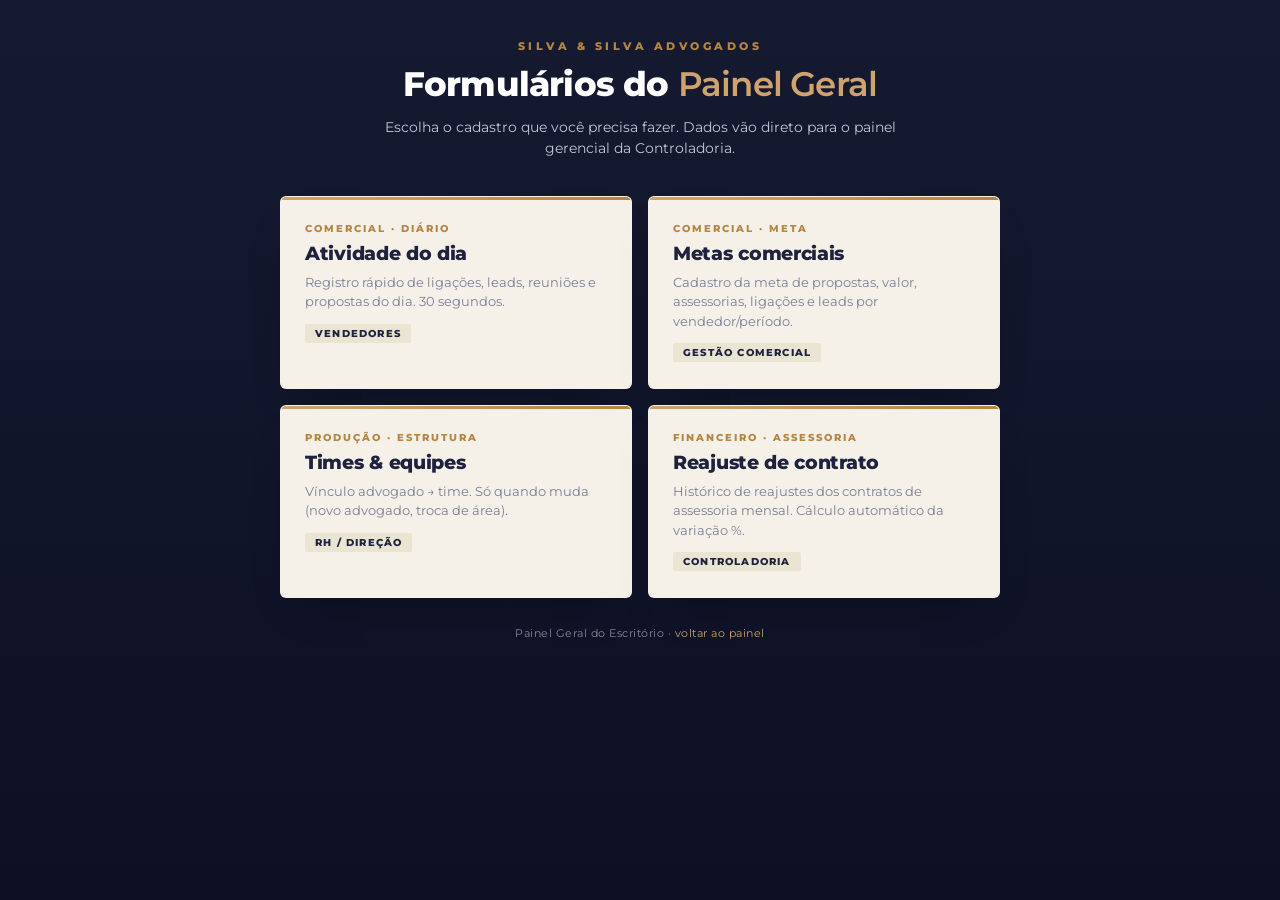
==== formularios/index.html @ 7fcd8eec "Formularios: 4 formularios web (metas/atividade/times/reajustes) + backend Apps Script + coletor CSV" ====
<!DOCTYPE html>
<html lang="pt-BR">
<head>
<meta charset="UTF-8">
<meta name="viewport" content="width=device-width,initial-scale=1">
<title>Formulários · Painel Geral · Silva & Silva</title>
<link rel="preconnect" href="https://fonts.googleapis.com">
<link rel="preconnect" href="https://fonts.gstatic.com" crossorigin>
<link href="https://fonts.googleapis.com/css2?family=Montserrat:wght@400;500;600;700;800&display=swap" rel="stylesheet">
<style>
:root{--navy:#1E223F;--navy-deep:#161A31;--gold:#B58642;--gold-soft:#CFA36E;--paper:#F5F1E8;--paper2:#EAE4D3;--line:#DDD5C0;--ink:#20233B;--muted:#7a7f96}
*{box-sizing:border-box;margin:0;padding:0;font-family:'Montserrat',system-ui,sans-serif}
body{background:linear-gradient(180deg,#161A31 0%,#0d1024 100%);color:var(--ink);min-height:100vh;padding:40px 16px}
.wrap{max-width:720px;margin:0 auto}
.hero{color:#fff;text-align:center;margin-bottom:36px}
.eyebrow{font-size:10.5px;font-weight:800;letter-spacing:3.5px;text-transform:uppercase;color:var(--gold);margin-bottom:14px}
h1{font-size:34px;font-weight:800;letter-spacing:-.8px;line-height:1.05}
h1 em{font-style:normal;color:var(--gold-soft);font-weight:600}
.hero p{margin-top:14px;font-size:13.5px;color:#c2c6d6;line-height:1.6;max-width:520px;margin-left:auto;margin-right:auto}
.grade{display:grid;grid-template-columns:1fr 1fr;gap:16px}
@media(max-width:600px){.grade{grid-template-columns:1fr}h1{font-size:26px}}
.tile{display:block;text-decoration:none;color:inherit;background:var(--paper);border-radius:6px;padding:26px 24px;transition:.25s;border:1px solid rgba(255,255,255,.05);box-shadow:0 20px 40px -20px rgba(0,0,0,.4);position:relative;overflow:hidden}
.tile:hover{transform:translateY(-4px);box-shadow:0 30px 50px -20px rgba(0,0,0,.55)}
.tile::before{content:"";position:absolute;top:0;left:0;right:0;height:3px;background:linear-gradient(90deg,var(--gold-soft),var(--gold))}
.tile .t-eyebrow{font-size:9.5px;font-weight:800;letter-spacing:2px;text-transform:uppercase;color:var(--gold);margin-bottom:8px}
.tile h3{font-size:19px;font-weight:800;color:var(--navy);letter-spacing:-.3px;margin-bottom:8px}
.tile p{font-size:12.5px;color:var(--muted);line-height:1.55}
.tile .t-tag{display:inline-block;margin-top:12px;font-size:9.5px;font-weight:800;letter-spacing:1.2px;text-transform:uppercase;padding:4px 10px;border-radius:2px;background:var(--paper2);color:var(--navy)}
footer{text-align:center;padding:28px 0 0;font-size:11px;color:rgba(255,255,255,.5);letter-spacing:.5px}
footer a{color:var(--gold-soft);text-decoration:none}
</style>
</head>
<body>
<div class="wrap">
  <header class="hero">
    <div class="eyebrow">Silva &amp; Silva Advogados</div>
    <h1>Formulários do <em>Painel Geral</em></h1>
    <p>Escolha o cadastro que você precisa fazer. Dados vão direto para o painel gerencial da Controladoria.</p>
  </header>

  <div class="grade">
    <a class="tile" href="atividade/">
      <div class="t-eyebrow">Comercial · Diário</div>
      <h3>Atividade do dia</h3>
      <p>Registro rápido de ligações, leads, reuniões e propostas do dia. 30 segundos.</p>
      <span class="t-tag">Vendedores</span>
    </a>
    <a class="tile" href="metas/">
      <div class="t-eyebrow">Comercial · Meta</div>
      <h3>Metas comerciais</h3>
      <p>Cadastro da meta de propostas, valor, assessorias, ligações e leads por vendedor/período.</p>
      <span class="t-tag">Gestão comercial</span>
    </a>
    <a class="tile" href="times/">
      <div class="t-eyebrow">Produção · Estrutura</div>
      <h3>Times &amp; equipes</h3>
      <p>Vínculo advogado → time. Só quando muda (novo advogado, troca de área).</p>
      <span class="t-tag">RH / Direção</span>
    </a>
    <a class="tile" href="reajustes/">
      <div class="t-eyebrow">Financeiro · Assessoria</div>
      <h3>Reajuste de contrato</h3>
      <p>Histórico de reajustes dos contratos de assessoria mensal. Cálculo automático da variação %.</p>
      <span class="t-tag">Controladoria</span>
    </a>
  </div>

  <footer>
    Painel Geral do Escritório · <a href="../">voltar ao painel</a>
  </footer>
</div>
</body>
</html>
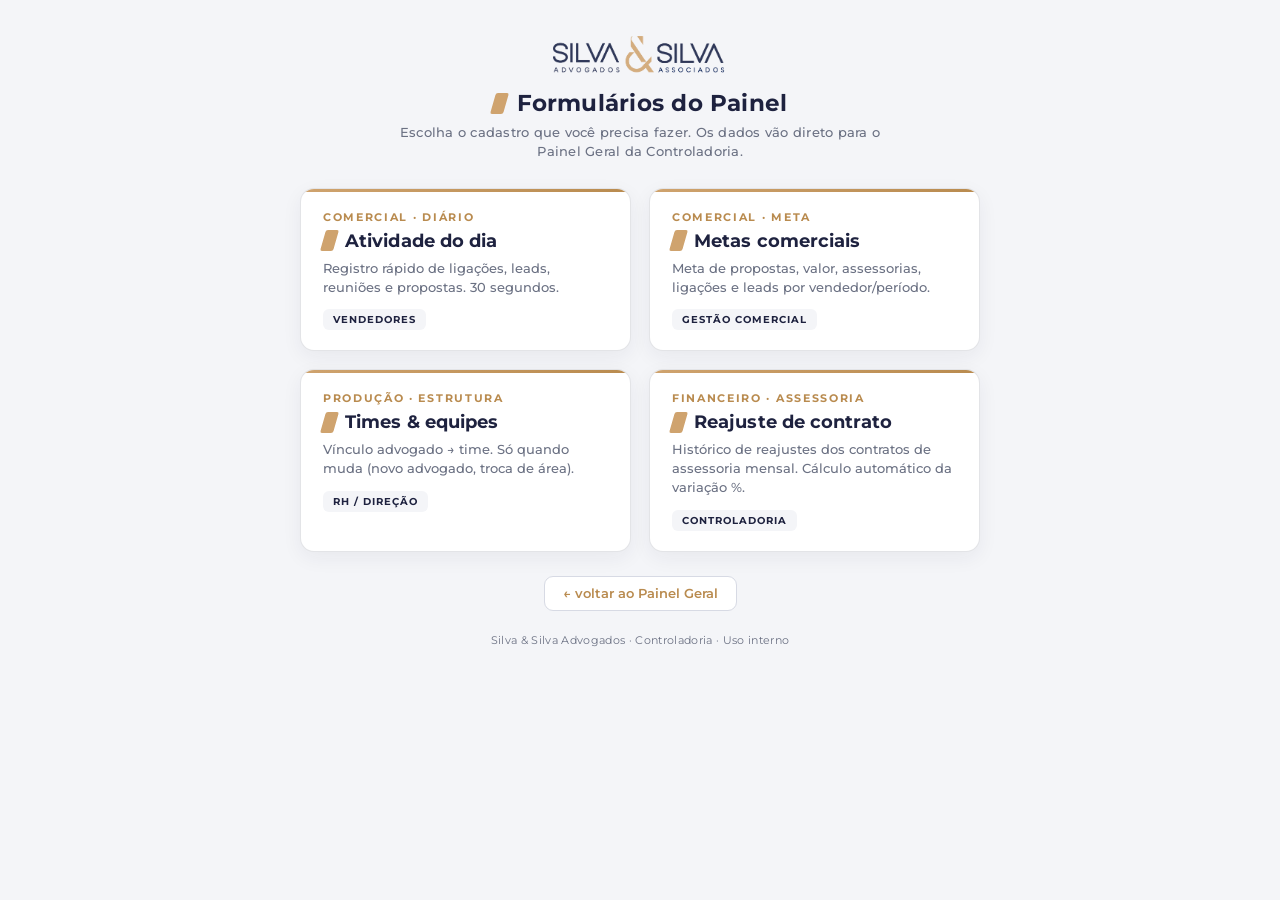
==== commit 5e5ba370: "Formularios: visual redesenhado no padrao Exitos (fundo claro, logo SS, tick dourado) - form.css: CS" ====
--- a/formularios/index.html
+++ b/formularios/index.html
@@ -2,72 +2,77 @@
 <html lang="pt-BR">
 <head>
 <meta charset="UTF-8">
-<meta name="viewport" content="width=device-width,initial-scale=1">
-<title>Formulários · Painel Geral · Silva & Silva</title>
+<meta name="viewport" content="width=device-width, initial-scale=1.0">
+<title>Formulários — Silva &amp; Silva</title>
 <link rel="preconnect" href="https://fonts.googleapis.com">
 <link rel="preconnect" href="https://fonts.gstatic.com" crossorigin>
-<link href="https://fonts.googleapis.com/css2?family=Montserrat:wght@400;500;600;700;800&display=swap" rel="stylesheet">
+<link href="https://fonts.googleapis.com/css2?family=Montserrat:wght@300;400;500;600;700;800&display=swap" rel="stylesheet">
+<link rel="stylesheet" href="form.css">
 <style>
-:root{--navy:#1E223F;--navy-deep:#161A31;--gold:#B58642;--gold-soft:#CFA36E;--paper:#F5F1E8;--paper2:#EAE4D3;--line:#DDD5C0;--ink:#20233B;--muted:#7a7f96}
-*{box-sizing:border-box;margin:0;padding:0;font-family:'Montserrat',system-ui,sans-serif}
-body{background:linear-gradient(180deg,#161A31 0%,#0d1024 100%);color:var(--ink);min-height:100vh;padding:40px 16px}
-.wrap{max-width:720px;margin:0 auto}
-.hero{color:#fff;text-align:center;margin-bottom:36px}
-.eyebrow{font-size:10.5px;font-weight:800;letter-spacing:3.5px;text-transform:uppercase;color:var(--gold);margin-bottom:14px}
-h1{font-size:34px;font-weight:800;letter-spacing:-.8px;line-height:1.05}
-h1 em{font-style:normal;color:var(--gold-soft);font-weight:600}
-.hero p{margin-top:14px;font-size:13.5px;color:#c2c6d6;line-height:1.6;max-width:520px;margin-left:auto;margin-right:auto}
-.grade{display:grid;grid-template-columns:1fr 1fr;gap:16px}
-@media(max-width:600px){.grade{grid-template-columns:1fr}h1{font-size:26px}}
-.tile{display:block;text-decoration:none;color:inherit;background:var(--paper);border-radius:6px;padding:26px 24px;transition:.25s;border:1px solid rgba(255,255,255,.05);box-shadow:0 20px 40px -20px rgba(0,0,0,.4);position:relative;overflow:hidden}
-.tile:hover{transform:translateY(-4px);box-shadow:0 30px 50px -20px rgba(0,0,0,.55)}
-.tile::before{content:"";position:absolute;top:0;left:0;right:0;height:3px;background:linear-gradient(90deg,var(--gold-soft),var(--gold))}
-.tile .t-eyebrow{font-size:9.5px;font-weight:800;letter-spacing:2px;text-transform:uppercase;color:var(--gold);margin-bottom:8px}
-.tile h3{font-size:19px;font-weight:800;color:var(--navy);letter-spacing:-.3px;margin-bottom:8px}
-.tile p{font-size:12.5px;color:var(--muted);line-height:1.55}
-.tile .t-tag{display:inline-block;margin-top:12px;font-size:9.5px;font-weight:800;letter-spacing:1.2px;text-transform:uppercase;padding:4px 10px;border-radius:2px;background:var(--paper2);color:var(--navy)}
-footer{text-align:center;padding:28px 0 0;font-size:11px;color:rgba(255,255,255,.5);letter-spacing:.5px}
-footer a{color:var(--gold-soft);text-decoration:none}
+.grade{display:grid;grid-template-columns:1fr 1fr;gap:18px;margin-top:6px}
+.tile{
+  display:block;text-decoration:none;color:inherit;background:var(--card-bg);
+  border:1px solid var(--line);border-radius:14px;padding:22px 22px 20px;
+  box-shadow:0 6px 20px rgba(30,34,63,.06);transition:transform .15s, box-shadow .2s, border-color .2s;
+  position:relative;overflow:hidden;
+}
+.tile:hover{transform:translateY(-3px);box-shadow:0 14px 32px rgba(30,34,63,.14);border-color:var(--gold)}
+.tile::before{content:"";position:absolute;top:0;left:0;right:0;height:3px;background:linear-gradient(90deg,var(--gold),var(--gold-soft))}
+.tile .t-eyebrow{font-size:10.5px;font-weight:700;letter-spacing:.16em;text-transform:uppercase;color:var(--gold-soft);margin-bottom:6px}
+.tile h3{font-size:18px;font-weight:700;color:var(--navy);letter-spacing:.005em;margin-bottom:8px;display:flex;align-items:center;gap:9px}
+.tile p{font-size:12.5px;color:var(--txt-dim);line-height:1.5;font-weight:500}
+.tile .t-tag{display:inline-block;margin-top:12px;font-size:10px;font-weight:700;letter-spacing:.1em;text-transform:uppercase;padding:4px 10px;border-radius:6px;background:#f4f5f8;color:var(--navy)}
+.painel-link{
+  display:inline-flex;align-items:center;gap:7px;
+  margin-top:24px;font-size:12.5px;font-weight:600;color:var(--gold-soft);text-decoration:none;
+  border:1px solid var(--field-border);padding:9px 18px;border-radius:9px;background:#fff;
+  transition:background .15s,color .15s,border-color .15s;
+}
+.painel-link:hover{background:var(--navy);color:#fff;border-color:var(--navy)}
+.footer-hub{text-align:center;margin-top:22px;font-size:11px;color:var(--txt-dim);letter-spacing:.03em}
+@media (max-width:560px){.grade{grid-template-columns:1fr}}
 </style>
 </head>
 <body>
 <div class="wrap">
-  <header class="hero">
-    <div class="eyebrow">Silva &amp; Silva Advogados</div>
-    <h1>Formulários do <em>Painel Geral</em></h1>
-    <p>Escolha o cadastro que você precisa fazer. Dados vão direto para o painel gerencial da Controladoria.</p>
+  <header class="top">
+    <img class="logo" src="logo.png" alt="Silva &amp; Silva Advogados Associados">
+    <h1><span class="tick"></span>Formulários do Painel</h1>
+    <div class="sub">Escolha o cadastro que você precisa fazer. Os dados vão direto para o Painel Geral da Controladoria.</div>
   </header>
 
   <div class="grade">
     <a class="tile" href="atividade/">
       <div class="t-eyebrow">Comercial · Diário</div>
-      <h3>Atividade do dia</h3>
-      <p>Registro rápido de ligações, leads, reuniões e propostas do dia. 30 segundos.</p>
+      <h3><span class="tick"></span>Atividade do dia</h3>
+      <p>Registro rápido de ligações, leads, reuniões e propostas. 30 segundos.</p>
       <span class="t-tag">Vendedores</span>
     </a>
     <a class="tile" href="metas/">
       <div class="t-eyebrow">Comercial · Meta</div>
-      <h3>Metas comerciais</h3>
-      <p>Cadastro da meta de propostas, valor, assessorias, ligações e leads por vendedor/período.</p>
+      <h3><span class="tick"></span>Metas comerciais</h3>
+      <p>Meta de propostas, valor, assessorias, ligações e leads por vendedor/período.</p>
       <span class="t-tag">Gestão comercial</span>
     </a>
     <a class="tile" href="times/">
       <div class="t-eyebrow">Produção · Estrutura</div>
-      <h3>Times &amp; equipes</h3>
+      <h3><span class="tick"></span>Times &amp; equipes</h3>
       <p>Vínculo advogado → time. Só quando muda (novo advogado, troca de área).</p>
       <span class="t-tag">RH / Direção</span>
     </a>
     <a class="tile" href="reajustes/">
       <div class="t-eyebrow">Financeiro · Assessoria</div>
-      <h3>Reajuste de contrato</h3>
+      <h3><span class="tick"></span>Reajuste de contrato</h3>
       <p>Histórico de reajustes dos contratos de assessoria mensal. Cálculo automático da variação %.</p>
       <span class="t-tag">Controladoria</span>
     </a>
   </div>
 
-  <footer>
-    Painel Geral do Escritório · <a href="../">voltar ao painel</a>
-  </footer>
+  <div style="text-align:center">
+    <a class="painel-link" href="../">← voltar ao Painel Geral</a>
+  </div>
+
+  <div class="footer-hub">Silva &amp; Silva Advogados · Controladoria · Uso interno</div>
 </div>
 </body>
 </html>
--- a/formularios/form.css
+++ b/formularios/form.css
@@ -0,0 +1,162 @@
+/* ============================================================
+   form.css — padrão visual dos formulários do Painel Geral
+   (mesmo padrão de https://controladoriass.github.io/exitos/)
+   ============================================================ */
+:root{
+  --navy:#1E223F;
+  --gold:#CFA36E;
+  --gold-soft:#b98b4f;
+  --txt:#1E223F;
+  --txt-dim:#6b7183;
+  --line:rgba(30,34,63,.12);
+  --ok:#2e8b62;
+  --err:#c0392b;
+  --field-bg:#ffffff;
+  --field-border:#d7dae4;
+  --card-bg:#ffffff;
+  --page-bg:#f4f5f8;
+}
+*{box-sizing:border-box;margin:0;padding:0}
+body{
+  font-family:'Montserrat',system-ui,Arial,sans-serif;
+  background:var(--page-bg);
+  color:var(--txt);
+  min-height:100vh;
+  padding:36px 16px 60px;
+  -webkit-font-smoothing:antialiased;
+}
+.wrap{max-width:680px;margin:0 auto}
+
+/* ---- Cabeçalho ---- */
+header.top{text-align:center;margin-bottom:26px;display:flex;flex-direction:column;align-items:center}
+header.top img.logo{display:block;height:38px;width:auto;max-width:100%;margin:0 auto;opacity:.92}
+header.top h1{
+  margin-top:16px;font-size:23px;font-weight:700;line-height:1.15;letter-spacing:.01em;color:var(--navy);
+  display:inline-flex;align-items:center;gap:11px;justify-content:center;
+}
+header.top .sub{
+  margin-top:8px;font-size:12.5px;color:var(--txt-dim);font-weight:500;letter-spacing:.02em;
+  max-width:500px;line-height:1.5;
+}
+.tick{display:inline-block;width:13px;height:21px;background:var(--gold);transform:skewX(-16deg);border-radius:2px}
+
+/* ---- Nav de volta ao hub ---- */
+.back-hub{
+  display:inline-flex;align-items:center;gap:6px;
+  font-size:11.5px;font-weight:600;color:var(--txt-dim);text-decoration:none;
+  letter-spacing:.03em;margin-bottom:18px;transition:color .15s;
+}
+.back-hub:hover{color:var(--gold-soft)}
+.back-hub::before{content:"←";font-size:14px}
+
+/* ---- Card ---- */
+.card{
+  background:var(--card-bg);border:1px solid var(--line);border-radius:16px;
+  padding:30px 30px 34px;box-shadow:0 10px 34px rgba(30,34,63,.08);
+}
+.sec-title{
+  display:flex;align-items:center;gap:12px;
+  font-size:12px;letter-spacing:.22em;text-transform:uppercase;
+  color:var(--gold-soft);font-weight:600;margin:6px 0 20px;
+}
+.sec-title:before{content:"";width:12px;height:20px;background:var(--gold);transform:skewX(-16deg);border-radius:2px;display:inline-block}
+.sec-title.mt{margin-top:30px}
+
+.grid{display:grid;grid-template-columns:1fr 1fr;gap:18px}
+.grid.grid-4{grid-template-columns:1fr 1fr 1fr 1fr;gap:14px}
+.field{display:flex;flex-direction:column;gap:7px}
+.field.full{grid-column:1 / -1}
+label{
+  font-size:12.5px;font-weight:600;letter-spacing:.03em;color:var(--txt);
+  display:flex;align-items:center;gap:6px;
+}
+label .opt{font-size:10.5px;font-weight:500;color:var(--txt-dim);text-transform:uppercase;letter-spacing:.08em}
+label .req{color:var(--gold);font-weight:700}
+.hint{font-size:11px;color:var(--txt-dim);font-weight:500;line-height:1.4;margin-top:-2px}
+
+input,select,textarea{
+  font-family:inherit;font-size:15px;color:var(--txt);
+  background:var(--field-bg);border:1px solid var(--field-border);border-radius:10px;
+  padding:12px 14px;width:100%;
+  transition:border-color .18s, background .18s, box-shadow .18s;
+}
+input::placeholder,textarea::placeholder{color:#a3a8b6}
+input:focus,select:focus,textarea:focus{
+  outline:none;border-color:var(--gold);background:#fffdf9;
+  box-shadow:0 0 0 3px rgba(207,163,110,.18);
+}
+select{
+  appearance:none;cursor:pointer;
+  background-image:url("data:image/svg+xml;utf8,<svg xmlns='http://www.w3.org/2000/svg' width='14' height='14' viewBox='0 0 24 24' fill='none' stroke='%23CFA36E' stroke-width='2.4'><path d='M6 9l6 6 6-6'/></svg>");
+  background-repeat:no-repeat;background-position:right 14px center;padding-right:40px;
+}
+select option{background:#ffffff;color:var(--txt)}
+textarea{resize:vertical;min-height:88px}
+
+/* campo valor com prefixo R$ */
+.money{position:relative}
+.money .cur{position:absolute;left:14px;top:50%;transform:translateY(-50%);color:var(--gold);font-weight:600;font-size:15px;pointer-events:none}
+.money input{padding-left:38px}
+
+/* caixa de cálculo (usada em reajustes) */
+.calc-box{
+  background:linear-gradient(160deg,var(--navy) 0%,#161A31 100%);color:#fff;
+  padding:18px 22px;border-radius:12px;margin-top:6px;
+  display:flex;align-items:center;justify-content:space-between;gap:14px;
+}
+.calc-box .cb-lbl{font-size:10.5px;font-weight:700;letter-spacing:.22em;text-transform:uppercase;color:var(--gold)}
+.calc-box .cb-val{font-size:26px;font-weight:800;font-variant-numeric:tabular-nums;letter-spacing:-.3px}
+.calc-box .cb-val.pos{color:#7fce9a}
+.calc-box .cb-val.neg{color:#e59993}
+.calc-box .cb-val.zero{color:#a9b0c6}
+
+/* ---- Botão ---- */
+.actions{margin-top:28px;display:flex;flex-direction:column;gap:12px;align-items:center;text-align:center}
+button.submit{
+  font-family:inherit;font-size:15px;font-weight:700;letter-spacing:.03em;
+  color:#ffffff;background:var(--navy);border:none;border-radius:10px;padding:14px 40px;cursor:pointer;
+  transition:transform .12s, box-shadow .18s, background .18s;
+  box-shadow:0 8px 22px rgba(30,34,63,.22);
+}
+button.submit:hover{background:#2a2f52;transform:translateY(-1px)}
+button.submit:active{transform:translateY(0)}
+button.submit:disabled{opacity:.6;cursor:not-allowed;transform:none}
+
+/* ---- Modal ---- */
+.modal-overlay{
+  position:fixed;inset:0;background:rgba(9,10,20,.55);
+  display:none;align-items:center;justify-content:center;padding:20px;z-index:50;
+  opacity:0;transition:opacity .18s;
+}
+.modal-overlay.show{display:flex;opacity:1}
+.modal-box{
+  background:#fff;border-radius:16px;padding:34px 30px 30px;
+  width:100%;max-width:360px;text-align:center;
+  box-shadow:0 24px 60px rgba(0,0,0,.28);
+  transform:translateY(8px) scale(.98);transition:transform .2s;
+}
+.modal-overlay.show .modal-box{transform:translateY(0) scale(1)}
+.modal-txt{font-size:16px;font-weight:600;color:var(--navy);line-height:1.4;margin-top:6px}
+.modal-loading{display:flex;flex-direction:column;align-items:center;gap:16px;padding:6px 0}
+.spinner{width:46px;height:46px;border-radius:50%;border:4px solid rgba(30,34,63,.12);border-top-color:var(--gold);animation:spin .8s linear infinite}
+@keyframes spin{to{transform:rotate(360deg)}}
+.modal-done{display:flex;flex-direction:column;align-items:center;gap:14px}
+.check-circle{margin-bottom:2px}
+.ck-c{stroke:var(--ok);stroke-width:3;stroke-dasharray:150;stroke-dashoffset:150;animation:dash .5s ease forwards}
+.ck-p{stroke:var(--ok);stroke-width:4;stroke-linecap:round;stroke-linejoin:round;stroke-dasharray:40;stroke-dashoffset:40;animation:dash .35s .4s ease forwards}
+@keyframes dash{to{stroke-dashoffset:0}}
+.modal-err{display:flex;flex-direction:column;align-items:center;gap:14px}
+.err-circle{width:52px;height:52px;border-radius:50%;background:var(--err);color:#fff;font-size:30px;font-weight:800;display:flex;align-items:center;justify-content:center}
+.modal-close{
+  margin-top:12px;font-family:inherit;font-size:14px;font-weight:700;letter-spacing:.03em;
+  color:#fff;background:var(--navy);border:none;border-radius:9px;padding:11px 34px;cursor:pointer;transition:background .18s,transform .1s;
+}
+.modal-close:hover{background:#2a2f52;transform:translateY(-1px)}
+.modal-close.alt{background:var(--err)}
+.modal-close.alt:hover{background:#a93226}
+
+@media (max-width:560px){
+  .grid,.grid.grid-4{grid-template-columns:1fr}
+  header.top h1{font-size:22px}
+  .card{padding:24px 20px 28px}
+}
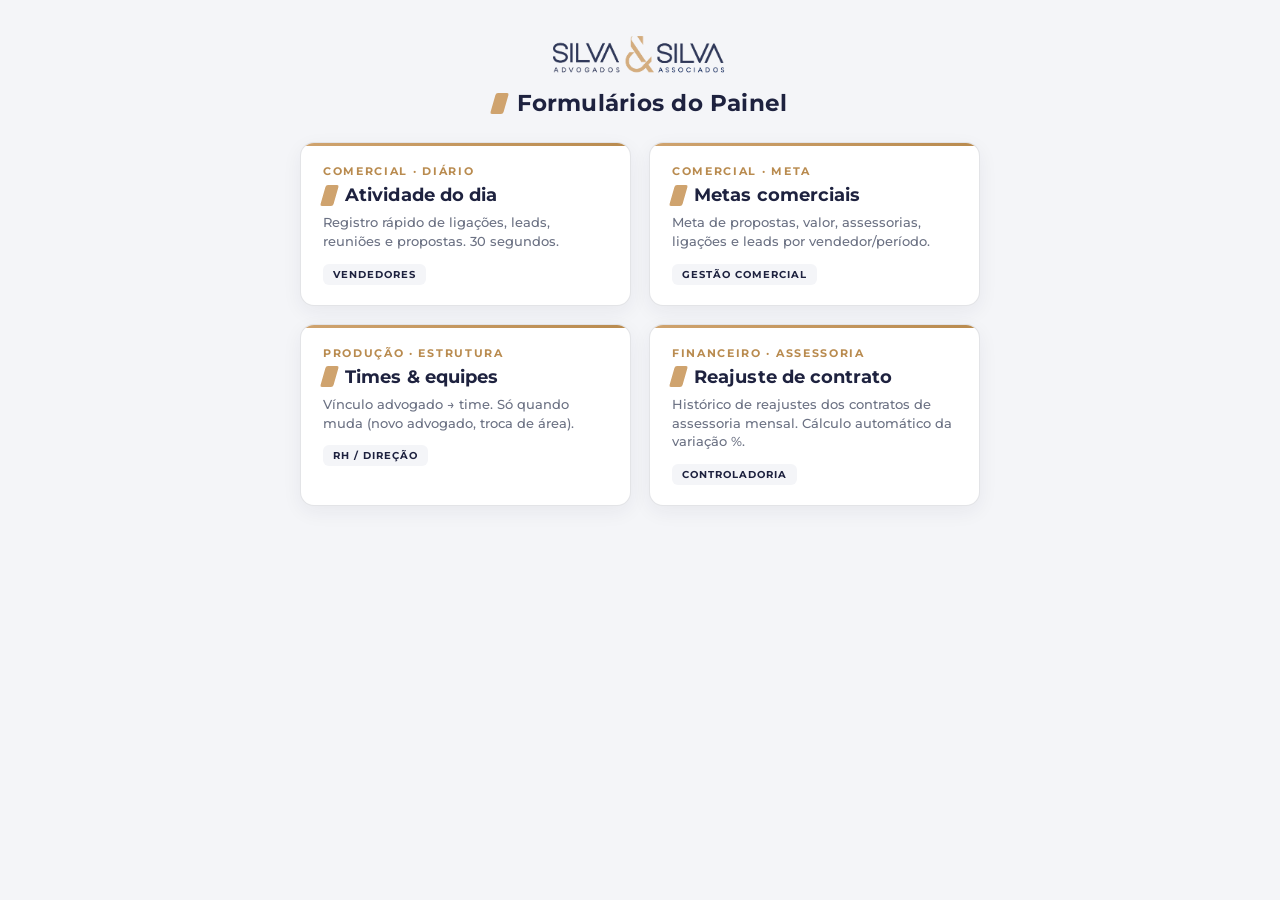
==== commit d8f07aad: "formularios/index: remover referências internas visíveis ao time externo - Removido subtítulo 'Escol" ====
--- a/formularios/index.html
+++ b/formularios/index.html
@@ -38,7 +38,6 @@
   <header class="top">
     <img class="logo" src="logo.png" alt="Silva &amp; Silva Advogados Associados">
     <h1><span class="tick"></span>Formulários do Painel</h1>
-    <div class="sub">Escolha o cadastro que você precisa fazer. Os dados vão direto para o Painel Geral da Controladoria.</div>
   </header>
 
   <div class="grade">
@@ -68,11 +67,6 @@
     </a>
   </div>
 
-  <div style="text-align:center">
-    <a class="painel-link" href="../">← voltar ao Painel Geral</a>
-  </div>
-
-  <div class="footer-hub">Silva &amp; Silva Advogados · Controladoria · Uso interno</div>
 </div>
 </body>
 </html>
--- a/formularios/form.css
+++ b/formularios/form.css
@@ -155,8 +155,21 @@
 .modal-close.alt{background:var(--err)}
 .modal-close.alt:hover{background:#a93226}
 
+.checks{
+  display:flex;flex-wrap:wrap;gap:8px 14px;
+  padding:10px 12px;border:1px solid #e2e6ef;border-radius:9px;background:#fafbfd;
+}
+.chk{
+  display:inline-flex;align-items:center;gap:6px;
+  font-size:13px;font-weight:500;color:var(--navy);cursor:pointer;
+  padding:4px 6px;border-radius:5px;transition:background .15s;
+}
+.chk:hover{background:#eef1f7}
+.chk input[type="checkbox"]{margin:0;accent-color:var(--gold);cursor:pointer}
+
 @media (max-width:560px){
   .grid,.grid.grid-4{grid-template-columns:1fr}
   header.top h1{font-size:22px}
   .card{padding:24px 20px 28px}
+  .checks{gap:6px 10px}
 }
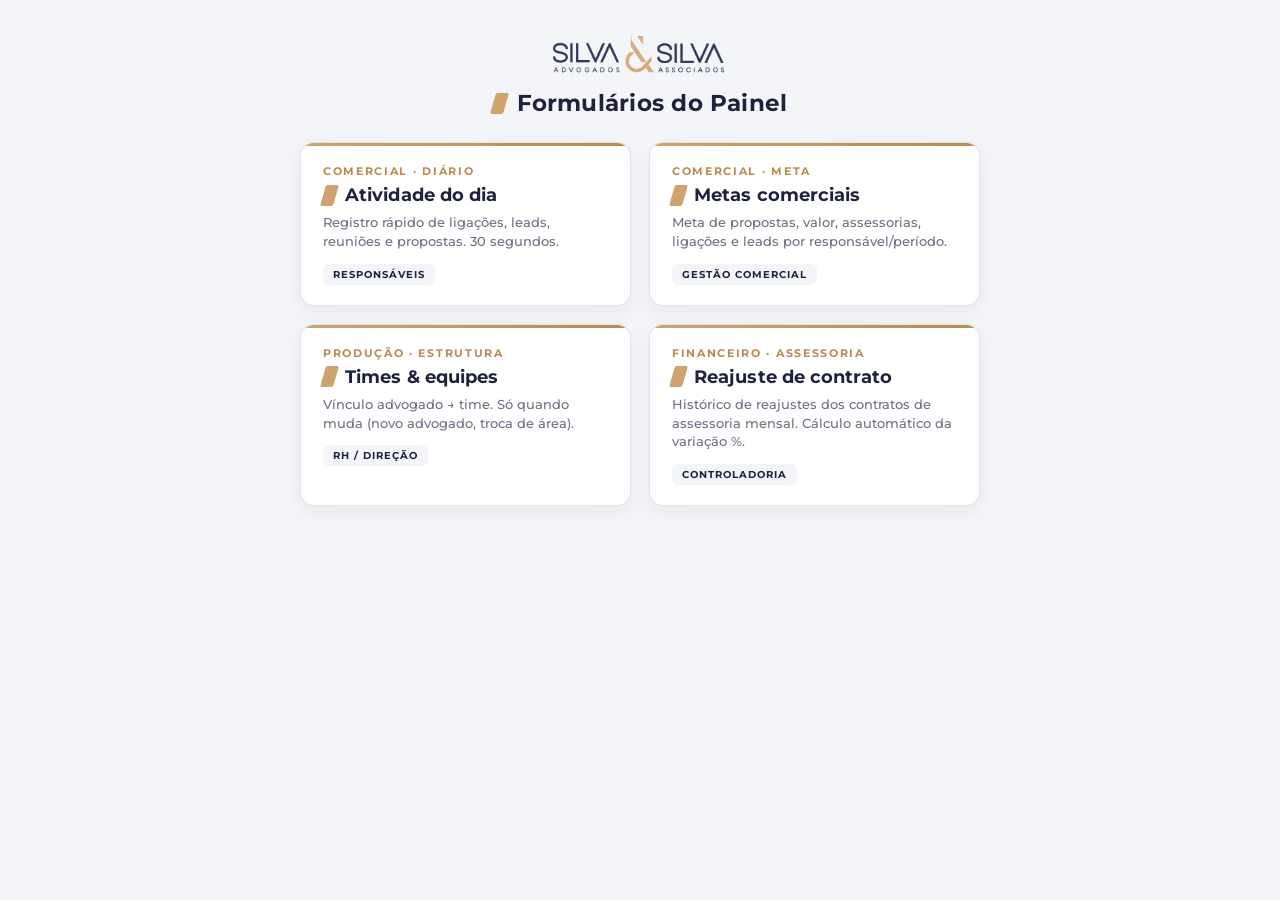
==== commit 67ac2739: "Padronização: 'Vendedor' -> 'Responsável' em todos os formulários Antes só a aba Atividade usava 'Re" ====
--- a/formularios/index.html
+++ b/formularios/index.html
@@ -45,12 +45,12 @@
       <div class="t-eyebrow">Comercial · Diário</div>
       <h3><span class="tick"></span>Atividade do dia</h3>
       <p>Registro rápido de ligações, leads, reuniões e propostas. 30 segundos.</p>
-      <span class="t-tag">Vendedores</span>
+      <span class="t-tag">Responsáveis</span>
     </a>
     <a class="tile" href="metas/">
       <div class="t-eyebrow">Comercial · Meta</div>
       <h3><span class="tick"></span>Metas comerciais</h3>
-      <p>Meta de propostas, valor, assessorias, ligações e leads por vendedor/período.</p>
+      <p>Meta de propostas, valor, assessorias, ligações e leads por responsável/período.</p>
       <span class="t-tag">Gestão comercial</span>
     </a>
     <a class="tile" href="times/">
--- a/formularios/form.css
+++ b/formularios/form.css
@@ -155,6 +155,46 @@
 .modal-close.alt{background:var(--err)}
 .modal-close.alt:hover{background:#a93226}
 
+/* Blocos dinâmicos de atividade — 1 card compacto por atividade, em GRID 2 colunas */
+.act-group{
+  margin-top:18px;padding:14px 14px 12px;
+  border:1px solid #e6e9f0;border-radius:12px;background:#fafbfd;
+}
+.act-group-title{
+  font-size:12px;font-weight:700;letter-spacing:.14em;text-transform:uppercase;
+  color:var(--navy);margin-bottom:10px;display:flex;align-items:center;gap:8px;
+  padding-bottom:8px;border-bottom:1px dashed #e2e6ef;
+}
+.act-group-title .num{
+  display:inline-flex;align-items:center;justify-content:center;
+  min-width:22px;height:22px;padding:0 8px;border-radius:11px;
+  background:var(--gold);color:#fff;font-size:11px;font-weight:800;letter-spacing:0;
+}
+.act-items{display:grid;grid-template-columns:1fr 1fr;gap:8px}
+.act-item{
+  border:1px solid #e2e6ef;border-radius:8px;padding:8px 10px 9px;background:#fff;
+  display:flex;flex-direction:column;gap:5px;
+}
+.act-item .act-idx{
+  font-size:10px;font-weight:700;color:var(--gold-soft);letter-spacing:.06em;text-transform:uppercase;
+}
+.act-item label{
+  font-size:10.5px;font-weight:600;color:var(--txt-dim);letter-spacing:.02em;
+  margin-bottom:1px;display:block;
+}
+.act-item .req{color:var(--err);font-weight:800}
+.act-item .opt{font-size:9px;color:var(--muted);font-weight:600;letter-spacing:.05em;text-transform:uppercase}
+.act-item input{
+  width:100%;padding:7px 10px;font-family:inherit;font-size:13px;
+  background:#fff;border:1px solid var(--field-border);border-radius:6px;color:var(--txt);
+  transition:border-color .15s, background .15s;
+}
+.act-item input:focus{outline:none;border-color:var(--gold);background:#fffdf9}
+.act-item input.err{border-color:var(--err);background:#fff5f4}
+@media (max-width:720px){
+  .act-items{grid-template-columns:1fr}
+}
+
 .checks{
   display:flex;flex-wrap:wrap;gap:8px 14px;
   padding:10px 12px;border:1px solid #e2e6ef;border-radius:9px;background:#fafbfd;
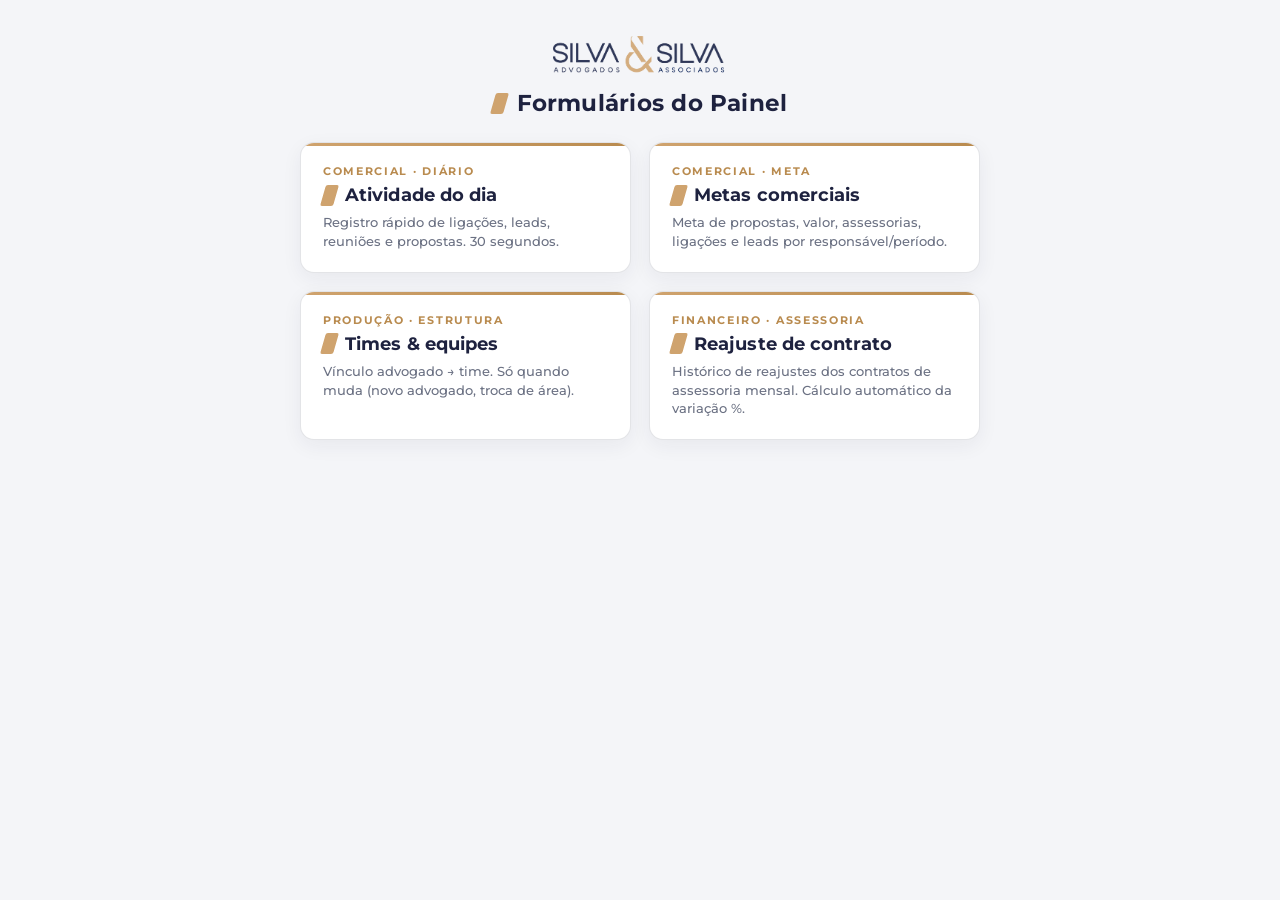
==== commit e1b73db3: "Hub formularios: remover tag de publico-alvo dos 4 cards Removidas as tags 'Responsaveis' / 'Gestao " ====
--- a/formularios/index.html
+++ b/formularios/index.html
@@ -45,25 +45,21 @@
       <div class="t-eyebrow">Comercial · Diário</div>
       <h3><span class="tick"></span>Atividade do dia</h3>
       <p>Registro rápido de ligações, leads, reuniões e propostas. 30 segundos.</p>
-      <span class="t-tag">Responsáveis</span>
     </a>
     <a class="tile" href="metas/">
       <div class="t-eyebrow">Comercial · Meta</div>
       <h3><span class="tick"></span>Metas comerciais</h3>
       <p>Meta de propostas, valor, assessorias, ligações e leads por responsável/período.</p>
-      <span class="t-tag">Gestão comercial</span>
     </a>
     <a class="tile" href="times/">
       <div class="t-eyebrow">Produção · Estrutura</div>
       <h3><span class="tick"></span>Times &amp; equipes</h3>
       <p>Vínculo advogado → time. Só quando muda (novo advogado, troca de área).</p>
-      <span class="t-tag">RH / Direção</span>
     </a>
     <a class="tile" href="reajustes/">
       <div class="t-eyebrow">Financeiro · Assessoria</div>
       <h3><span class="tick"></span>Reajuste de contrato</h3>
       <p>Histórico de reajustes dos contratos de assessoria mensal. Cálculo automático da variação %.</p>
-      <span class="t-tag">Controladoria</span>
     </a>
   </div>
 
--- a/formularios/form.css
+++ b/formularios/form.css
@@ -155,6 +155,122 @@
 .modal-close.alt{background:var(--err)}
 .modal-close.alt:hover{background:#a93226}
 
+/* Tela de login — card premium centralizado */
+.login-card{
+  max-width:400px;margin:70px auto 40px;padding:38px 32px 30px;
+  background:var(--card-bg);border:1px solid var(--line);border-radius:16px;
+  box-shadow:0 14px 40px rgba(30,34,63,.10);text-align:center;
+  position:relative;overflow:hidden;
+}
+.login-card::before{
+  content:"";position:absolute;top:0;left:0;right:0;height:4px;
+  background:linear-gradient(90deg,var(--gold) 0%,var(--gold-soft) 60%,var(--gold) 100%);
+}
+.login-card h2{
+  font-size:18px;font-weight:700;color:var(--navy);letter-spacing:.02em;margin-bottom:6px;
+  display:flex;align-items:center;justify-content:center;gap:9px;
+}
+.login-card h2::before{
+  content:"";display:inline-block;width:12px;height:20px;
+  background:var(--gold);transform:skewX(-16deg);border-radius:2px;
+}
+.login-card .login-sub{font-size:12.5px;color:var(--txt-dim);margin-bottom:22px;line-height:1.5}
+.login-pwd-wrap{position:relative;margin-bottom:6px}
+.login-pwd-wrap::before{
+  content:"";position:absolute;left:14px;top:50%;transform:translateY(-50%);
+  width:14px;height:14px;background-repeat:no-repeat;background-size:contain;opacity:.55;
+  background-image:url("data:image/svg+xml;utf8,<svg xmlns='http://www.w3.org/2000/svg' viewBox='0 0 24 24' fill='none' stroke='%231E223F' stroke-width='2.2' stroke-linecap='round' stroke-linejoin='round'><rect x='4' y='11' width='16' height='10' rx='2'/><path d='M8 11V7a4 4 0 0 1 8 0v4'/></svg>");
+}
+.login-card input[type="password"]{
+  width:100%;padding:13px 14px 13px 38px;font-family:inherit;font-size:14.5px;
+  background:#fff;border:1px solid var(--field-border);border-radius:10px;color:var(--txt);
+  letter-spacing:.12em;transition:border-color .18s,background .18s,box-shadow .18s;
+}
+.login-card input[type="password"]:focus{
+  outline:none;border-color:var(--gold);background:#fffdf9;
+  box-shadow:0 0 0 3px rgba(207,163,110,.15);
+}
+.login-card .login-err{color:var(--err);font-size:12px;font-weight:600;margin:8px 0 4px;min-height:16px}
+.login-card button{
+  width:100%;font-family:inherit;font-size:14px;font-weight:700;letter-spacing:.08em;text-transform:uppercase;
+  color:#fff;background:linear-gradient(160deg,var(--navy) 0%,#161A31 100%);
+  border:none;border-radius:10px;padding:13px 0;margin-top:12px;cursor:pointer;
+  transition:transform .12s, box-shadow .2s, background .18s;
+  box-shadow:0 6px 18px rgba(30,34,63,.20);
+}
+.login-card button:hover{transform:translateY(-1px);box-shadow:0 10px 26px rgba(30,34,63,.28)}
+.login-card button:active{transform:translateY(0)}
+
+/* Abas Cadastrar / Visualizar — visual mais nítido */
+.mode-tabs{
+  display:inline-flex;gap:0;background:#eef1f7;padding:4px;border-radius:12px;
+  margin-bottom:20px;border:1px solid #e2e6ef;
+}
+.mode-tab{
+  padding:10px 20px;font-family:inherit;font-size:13px;font-weight:600;letter-spacing:.02em;
+  color:var(--txt-dim);background:transparent;border:none;border-radius:8px;cursor:pointer;
+  transition:background .18s,color .18s,box-shadow .18s;
+  display:inline-flex;align-items:center;gap:7px;
+}
+.mode-tab:hover{color:var(--navy)}
+.mode-tab.active{
+  background:#fff;color:var(--navy);
+  box-shadow:0 2px 8px rgba(30,34,63,.10);
+}
+.mode-tab.active::before{
+  content:"";display:inline-block;width:8px;height:8px;border-radius:50%;background:var(--gold);
+}
+@media (max-width:560px){
+  .mode-tabs{display:flex;width:100%}
+  .mode-tab{flex:1;padding:10px 8px;font-size:12px;justify-content:center}
+}
+
+/* Tabela de metas cadastradas (modo visualizar) */
+.metas-tabela{
+  width:100%;border-collapse:collapse;font-size:13px;
+  background:#fff;border:1px solid #e2e6ef;border-radius:10px;overflow:hidden;
+}
+.metas-tabela th{
+  background:var(--navy);color:#fff;font-weight:700;letter-spacing:.04em;
+  font-size:11px;text-transform:uppercase;text-align:left;padding:10px 12px;
+}
+.metas-tabela td{padding:10px 12px;border-top:1px solid #eef1f7;color:var(--txt)}
+.metas-tabela tr:hover td{background:#fafbfd}
+.metas-tabela .mt-num{text-align:right;font-variant-numeric:tabular-nums;color:var(--navy);font-weight:600}
+.metas-tabela .mt-empty{text-align:center;padding:30px 12px;color:var(--txt-dim);font-style:italic}
+.metas-tabela .mt-actions{text-align:right;white-space:nowrap}
+.mt-btn{
+  font-family:inherit;font-size:11px;font-weight:700;letter-spacing:.04em;text-transform:uppercase;
+  padding:5px 10px;border-radius:6px;cursor:pointer;border:1px solid transparent;
+  transition:transform .08s, background .15s, color .15s, border-color .15s;
+  display:inline-flex;align-items:center;gap:4px;margin-left:4px;
+}
+.mt-btn:hover{transform:translateY(-1px)}
+.mt-btn.edit{background:#fff;color:var(--navy);border-color:var(--field-border)}
+.mt-btn.edit:hover{background:var(--gold);color:#fff;border-color:var(--gold)}
+.mt-btn.del{background:#fff;color:var(--err);border-color:#f4c4bd}
+.mt-btn.del:hover{background:var(--err);color:#fff;border-color:var(--err)}
+.mt-btn:disabled{opacity:.5;cursor:not-allowed;transform:none}
+
+/* Badge "editando" no form quando vem da edição de uma linha */
+.editing-banner{
+  background:linear-gradient(90deg, rgba(207,163,110,.16), rgba(207,163,110,.06));
+  border:1px solid var(--gold);border-radius:9px;padding:10px 14px;
+  margin-bottom:14px;font-size:13px;color:var(--navy);
+  display:flex;align-items:center;justify-content:space-between;gap:10px;
+}
+.editing-banner b{color:var(--navy)}
+.editing-banner button{
+  font-family:inherit;font-size:11px;font-weight:700;letter-spacing:.04em;text-transform:uppercase;
+  background:transparent;color:var(--txt-dim);border:1px solid var(--field-border);
+  border-radius:6px;padding:5px 10px;cursor:pointer;
+}
+.editing-banner button:hover{background:#fff;color:var(--navy);border-color:var(--navy)}
+@media (max-width:720px){
+  .metas-tabela{font-size:12px}
+  .metas-tabela th,.metas-tabela td{padding:7px 8px}
+}
+
 /* Blocos dinâmicos de atividade — 1 card compacto por atividade, em GRID 2 colunas */
 .act-group{
   margin-top:18px;padding:14px 14px 12px;
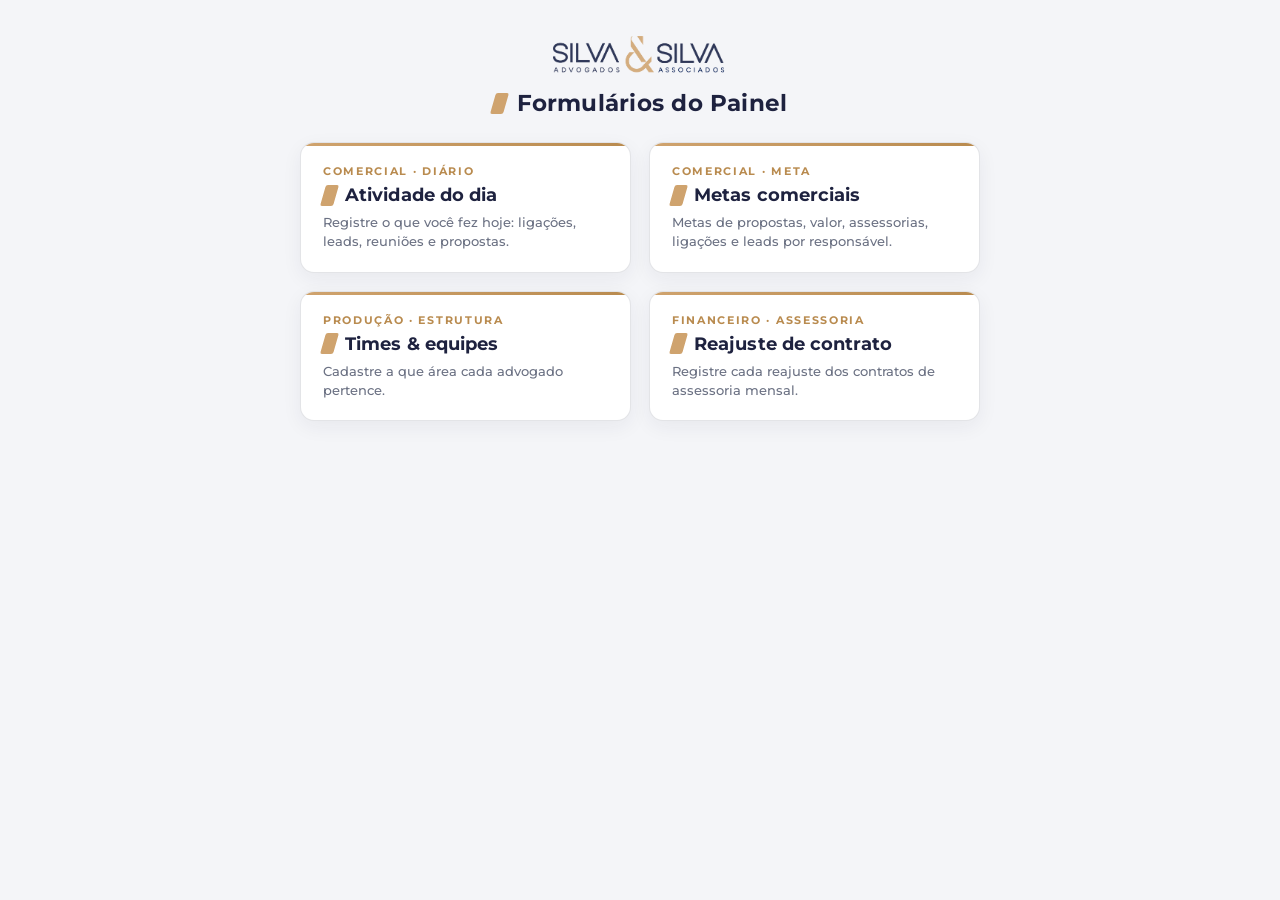
==== commit 864a2ea4: "Hub formularios: textos dos cards mais diretos - Atividade: 'Registre o que voce fez hoje: ligacoes," ====
--- a/formularios/index.html
+++ b/formularios/index.html
@@ -44,22 +44,22 @@
     <a class="tile" href="atividade/">
       <div class="t-eyebrow">Comercial · Diário</div>
       <h3><span class="tick"></span>Atividade do dia</h3>
-      <p>Registro rápido de ligações, leads, reuniões e propostas. 30 segundos.</p>
+      <p>Registre o que você fez hoje: ligações, leads, reuniões e propostas.</p>
     </a>
     <a class="tile" href="metas/">
       <div class="t-eyebrow">Comercial · Meta</div>
       <h3><span class="tick"></span>Metas comerciais</h3>
-      <p>Meta de propostas, valor, assessorias, ligações e leads por responsável/período.</p>
+      <p>Metas de propostas, valor, assessorias, ligações e leads por responsável.</p>
     </a>
     <a class="tile" href="times/">
       <div class="t-eyebrow">Produção · Estrutura</div>
       <h3><span class="tick"></span>Times &amp; equipes</h3>
-      <p>Vínculo advogado → time. Só quando muda (novo advogado, troca de área).</p>
+      <p>Cadastre a que área cada advogado pertence.</p>
     </a>
     <a class="tile" href="reajustes/">
       <div class="t-eyebrow">Financeiro · Assessoria</div>
       <h3><span class="tick"></span>Reajuste de contrato</h3>
-      <p>Histórico de reajustes dos contratos de assessoria mensal. Cálculo automático da variação %.</p>
+      <p>Registre cada reajuste dos contratos de assessoria mensal.</p>
     </a>
   </div>
 
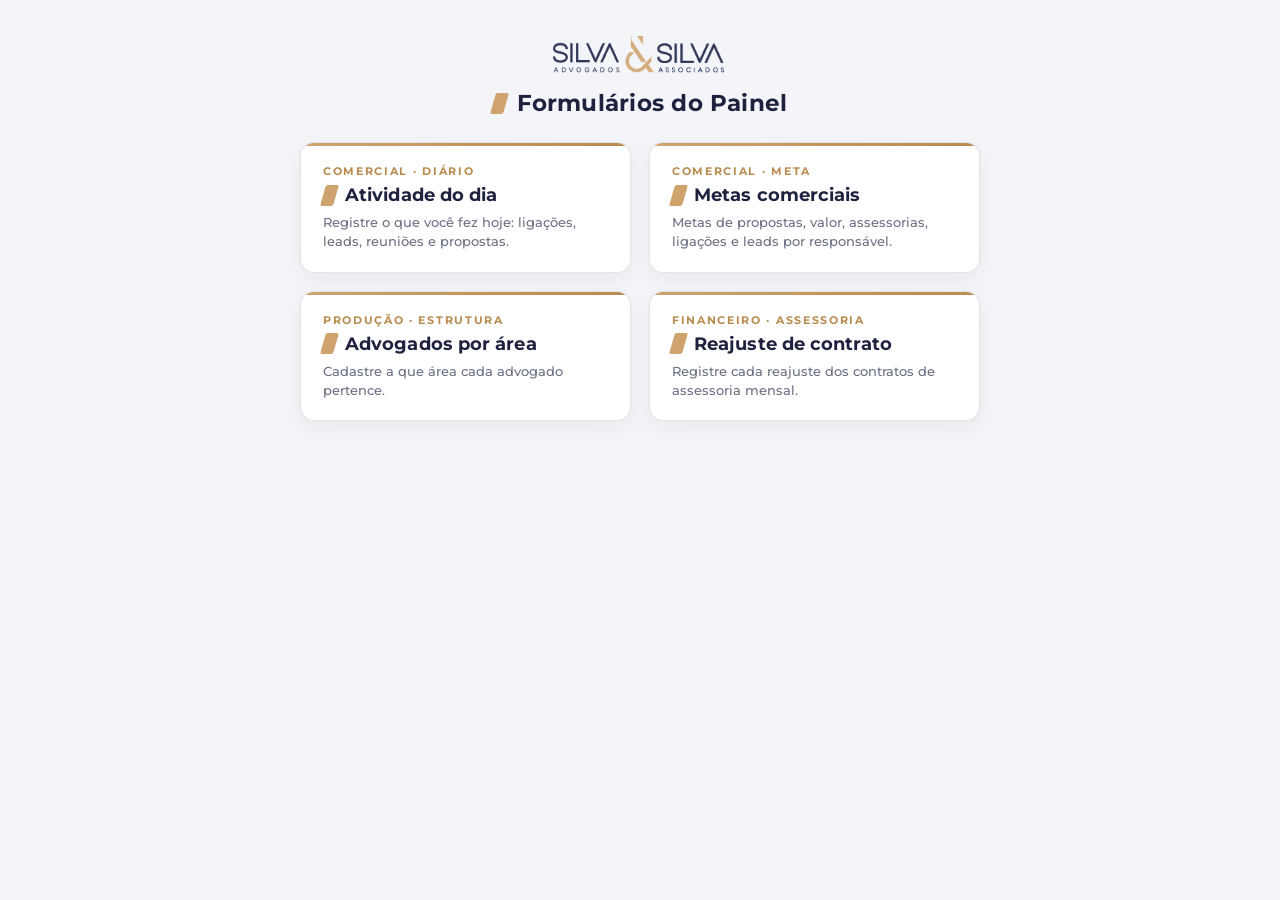
==== commit 2f7a9d4a: "Card e form 'Times' viram 'Advogados por area' (nome mais claro) Nome mais direto do objetivo: cadas" ====
--- a/formularios/index.html
+++ b/formularios/index.html
@@ -53,7 +53,7 @@
     </a>
     <a class="tile" href="times/">
       <div class="t-eyebrow">Produção · Estrutura</div>
-      <h3><span class="tick"></span>Times &amp; equipes</h3>
+      <h3><span class="tick"></span>Advogados por área</h3>
       <p>Cadastre a que área cada advogado pertence.</p>
     </a>
     <a class="tile" href="reajustes/">
